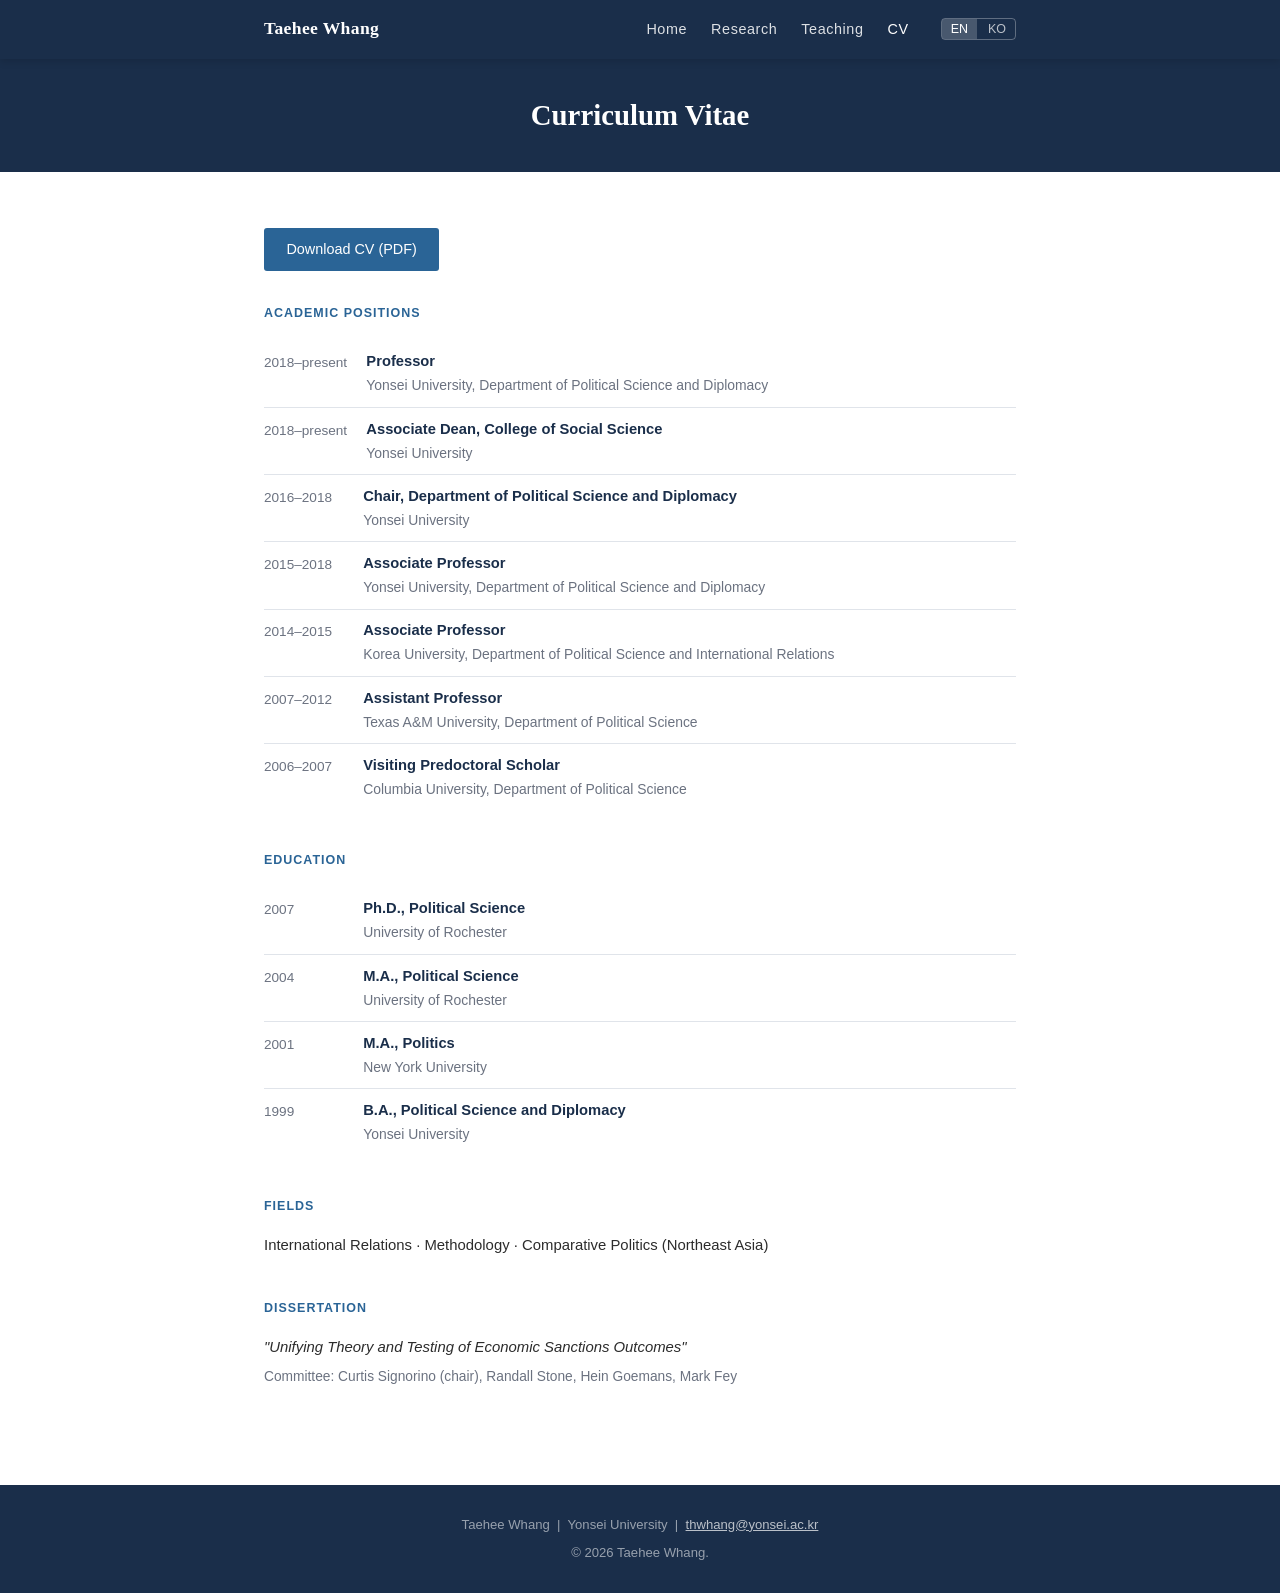
==== cv.html @ 81ec9a00 "Initial commit: personal academic homepage" ====
<!DOCTYPE html>
<html lang="en">
<head>
  <meta charset="UTF-8" />
  <meta name="viewport" content="width=device-width, initial-scale=1.0" />
  <title>CV | Taehee Whang</title>
  <link rel="stylesheet" href="css/style.css" />
</head>
<body>

<header>
  <div class="container">
    <a class="site-name" href="index.html">Taehee Whang</a>
    <nav>
      <a href="index.html" data-en="Home" data-ko="홈">Home</a>
      <a href="research.html" data-en="Research" data-ko="연구">Research</a>
      <a href="teaching.html" data-en="Teaching" data-ko="강의">Teaching</a>
      <a href="cv.html" class="active" data-en="CV" data-ko="CV">CV</a>
      <div class="lang-toggle">
        <button class="lang-btn active" data-lang="en">EN</button>
        <button class="lang-btn" data-lang="ko">KO</button>
      </div>
    </nav>
  </div>
</header>

<div class="page-hero">
  <div class="container">
    <h1 id="cv-heading">Curriculum Vitae</h1>
  </div>
</div>

<section>
  <div class="container">
    <a class="cv-download-btn" id="cv-download-btn" href="cv/CV (황태희 Taehee Whang) 20251126.pdf" target="_blank">Download CV (PDF)</a>

    <div class="cv-section">
      <h3 data-en="Academic Positions" data-ko="학술 경력">Academic Positions</h3>
      <div id="cv-positions"></div>
    </div>

    <div class="cv-section">
      <h3 data-en="Education" data-ko="학력">Education</h3>
      <div id="cv-education"></div>
    </div>

    <div class="cv-section">
      <h3 data-en="Fields" data-ko="전공 분야">Fields</h3>
      <p style="font-size:0.93rem; color:var(--text);"
         data-en="International Relations · Methodology · Comparative Politics (Northeast Asia)"
         data-ko="국제관계론 · 방법론 · 비교정치 (동북아)">
         International Relations · Methodology · Comparative Politics (Northeast Asia)
      </p>
    </div>

    <div class="cv-section">
      <h3 data-en="Dissertation" data-ko="박사 논문">Dissertation</h3>
      <p style="font-size:0.93rem; color:var(--text);">
        <em>"Unifying Theory and Testing of Economic Sanctions Outcomes"</em>
      </p>
      <p style="font-size:0.86rem; color:var(--muted); margin-top:0.3rem;"
         data-en="Committee: Curtis Signorino (chair), Randall Stone, Hein Goemans, Mark Fey"
         data-ko="지도위원회: Curtis Signorino (지도교수), Randall Stone, Hein Goemans, Mark Fey">
         Committee: Curtis Signorino (chair), Randall Stone, Hein Goemans, Mark Fey
      </p>
    </div>
  </div>
</section>

<footer>
  <div class="container">
    <p>Taehee Whang &nbsp;|&nbsp; Yonsei University &nbsp;|&nbsp;
       <a href="mailto:thwhang@yonsei.ac.kr">thwhang@yonsei.ac.kr</a></p>
    <p style="margin-top:0.4rem;">&copy; <span id="year"></span> Taehee Whang.</p>
  </div>
</footer>

<script src="data/content.js"></script>
<script src="js/lang.js"></script>
<script>
  document.getElementById('year').textContent = new Date().getFullYear();

  function renderCV() {
    const c = content[currentLang];
    document.getElementById('cv-heading').textContent = c.cv.heading;
    document.getElementById('cv-download-btn').textContent = c.cv.download;

    document.getElementById('cv-positions').innerHTML = c.cv.positions.map(p => `
      <div class="cv-entry">
        <span class="cv-period">${p.period}</span>
        <div class="cv-detail">
          <div class="cv-role">${p.role}</div>
          <div class="cv-place">${p.place}</div>
        </div>
      </div>`).join('');

    document.getElementById('cv-education').innerHTML = c.cv.education.map(e => `
      <div class="cv-entry">
        <span class="cv-period">${e.year}</span>
        <div class="cv-detail">
          <div class="cv-role">${e.degree}</div>
          <div class="cv-place">${e.school}</div>
        </div>
      </div>`).join('');
  }
</script>
</body>
</html>
---- css/style.css ----
/* ===== RESET & BASE ===== */
*, *::before, *::after { box-sizing: border-box; margin: 0; padding: 0; }

:root {
  --navy: #1a2e4a;
  --accent: #2a6496;
  --light-gray: #f7f8fa;
  --border: #e0e4ea;
  --text: #2c2c2c;
  --muted: #6b7280;
  --max-w: 800px;
  --serif: "Georgia", "Times New Roman", serif;
  --sans: "Helvetica Neue", Arial, sans-serif;
}

html { scroll-behavior: smooth; }

body {
  font-family: var(--sans);
  color: var(--text);
  line-height: 1.7;
  background: #fff;
  font-size: 16px;
}

/* ===== LAYOUT ===== */
.container {
  max-width: var(--max-w);
  margin: 0 auto;
  padding: 0 1.5rem;
}

section { padding: 3.5rem 0; }

section:nth-child(even) { background: var(--light-gray); }

/* ===== HEADER / NAV ===== */
header {
  position: sticky;
  top: 0;
  z-index: 100;
  background: var(--navy);
  color: #fff;
  padding: 0.9rem 0;
  box-shadow: 0 2px 8px rgba(0,0,0,0.15);
}

header .container {
  display: flex;
  justify-content: space-between;
  align-items: center;
  flex-wrap: wrap;
  gap: 0.5rem;
}

.site-name {
  font-family: var(--serif);
  font-size: 1.1rem;
  font-weight: bold;
  color: #fff;
  text-decoration: none;
  letter-spacing: 0.02em;
}

nav { display: flex; align-items: center; gap: 1.5rem; flex-wrap: wrap; }

nav a {
  color: rgba(255,255,255,0.85);
  text-decoration: none;
  font-size: 0.9rem;
  letter-spacing: 0.04em;
  transition: color 0.2s;
}

nav a:hover, nav a.active { color: #fff; }

.lang-toggle {
  display: flex;
  gap: 2px;
  border: 1px solid rgba(255,255,255,0.3);
  border-radius: 4px;
  overflow: hidden;
  margin-left: 0.5rem;
}

.lang-btn {
  background: transparent;
  border: none;
  color: rgba(255,255,255,0.7);
  font-size: 0.78rem;
  padding: 3px 9px;
  cursor: pointer;
  transition: background 0.2s, color 0.2s;
}

.lang-btn.active {
  background: rgba(255,255,255,0.2);
  color: #fff;
}

/* ===== HERO ===== */
.hero {
  background: var(--navy);
  color: #fff;
  padding: 4rem 0 3rem;
  text-align: center;
}

.hero h1 {
  font-family: var(--serif);
  font-size: 2.6rem;
  font-weight: bold;
  letter-spacing: 0.02em;
  margin-bottom: 0.25rem;
}

.hero .name-sub {
  font-size: 1.1rem;
  color: rgba(255,255,255,0.65);
  margin-bottom: 0.6rem;
}

.hero .position {
  font-size: 1rem;
  color: rgba(255,255,255,0.85);
  margin-bottom: 0.2rem;
}

.hero .university {
  font-size: 1rem;
  color: rgba(255,255,255,0.75);
  margin-bottom: 1.2rem;
}

.hero .tagline {
  font-size: 0.88rem;
  color: rgba(255,255,255,0.6);
  letter-spacing: 0.06em;
  text-transform: uppercase;
}

.hero-photo {
  width: 130px;
  height: 130px;
  border-radius: 50%;
  object-fit: cover;
  border: 3px solid rgba(255,255,255,0.3);
  margin-bottom: 1.2rem;
}

.hero-photo-placeholder {
  width: 130px;
  height: 130px;
  border-radius: 50%;
  background: rgba(255,255,255,0.15);
  display: flex;
  align-items: center;
  justify-content: center;
  margin: 0 auto 1.2rem;
  font-size: 2.5rem;
  color: rgba(255,255,255,0.5);
}

/* ===== SECTION HEADINGS ===== */
h2 {
  font-family: var(--serif);
  font-size: 1.55rem;
  color: var(--navy);
  margin-bottom: 1.5rem;
  padding-bottom: 0.5rem;
  border-bottom: 2px solid var(--border);
}

h3 {
  font-size: 1.05rem;
  color: var(--navy);
  margin-bottom: 0.5rem;
}

/* ===== ABOUT ===== */
.about-text p { margin-bottom: 0.9rem; color: var(--text); }

.contact-line {
  margin-top: 1.2rem;
  font-size: 0.9rem;
  color: var(--muted);
}

.contact-line a { color: var(--accent); text-decoration: none; }
.contact-line a:hover { text-decoration: underline; }

/* ===== RESEARCH AREAS ===== */
.research-areas {
  display: grid;
  grid-template-columns: repeat(auto-fit, minmax(220px, 1fr));
  gap: 1.2rem;
  margin: 1.5rem 0 2.5rem;
}

.area-card {
  background: #fff;
  border: 1px solid var(--border);
  border-top: 3px solid var(--accent);
  padding: 1.1rem 1.2rem;
  border-radius: 3px;
}

.area-card h3 { font-size: 0.95rem; margin-bottom: 0.4rem; }

.area-card p { font-size: 0.88rem; color: var(--muted); line-height: 1.6; }

/* ===== PUBLICATIONS ===== */
.pub-filters {
  display: flex;
  gap: 0.5rem;
  margin-bottom: 1.5rem;
  flex-wrap: wrap;
}

.filter-btn {
  background: var(--light-gray);
  border: 1px solid var(--border);
  padding: 4px 14px;
  border-radius: 20px;
  font-size: 0.85rem;
  cursor: pointer;
  color: var(--muted);
  transition: all 0.15s;
}

.filter-btn.active, .filter-btn:hover {
  background: var(--accent);
  border-color: var(--accent);
  color: #fff;
}

.pub-list { list-style: none; }

.pub-item {
  padding: 1.1rem 0;
  border-bottom: 1px solid var(--border);
  display: flex;
  gap: 1rem;
  align-items: flex-start;
}

.pub-year {
  min-width: 42px;
  font-size: 0.82rem;
  color: var(--muted);
  font-weight: bold;
  padding-top: 3px;
}

.pub-body { flex: 1; }

.pub-title {
  font-size: 0.95rem;
  color: var(--navy);
  font-weight: 600;
  margin-bottom: 0.2rem;
}

.pub-authors {
  font-size: 0.86rem;
  color: var(--muted);
  margin-bottom: 0.15rem;
}

.pub-venue {
  font-size: 0.86rem;
  color: var(--text);
  font-style: italic;
}

.pub-venue em { font-style: normal; font-weight: 600; }

.pub-links { margin-top: 0.4rem; }

.pub-link {
  font-size: 0.78rem;
  color: var(--accent);
  text-decoration: none;
  margin-right: 0.7rem;
  border: 1px solid var(--accent);
  padding: 1px 7px;
  border-radius: 3px;
  transition: all 0.15s;
}

.pub-link:hover {
  background: var(--accent);
  color: #fff;
}

.pub-badge {
  display: inline-block;
  font-size: 0.72rem;
  padding: 1px 7px;
  border-radius: 3px;
  margin-left: 0.4rem;
  vertical-align: middle;
}

.badge-working {
  background: #fff3cd;
  color: #856404;
  border: 1px solid #ffc107;
}

.badge-korean {
  background: #e8f4fd;
  color: #1a5276;
  border: 1px solid #85c1e9;
}

/* ===== TEACHING ===== */
.course-group { margin-bottom: 2rem; }

.course-level {
  font-size: 0.78rem;
  font-weight: bold;
  text-transform: uppercase;
  letter-spacing: 0.08em;
  color: var(--accent);
  margin-bottom: 0.6rem;
}

.course-list { list-style: none; }

.course-list li {
  padding: 0.45rem 0;
  border-bottom: 1px solid var(--border);
  font-size: 0.93rem;
  color: var(--text);
}

.course-list li:last-child { border-bottom: none; }

/* ===== CV PAGE ===== */
.cv-section { margin-bottom: 2.5rem; }

.cv-section h3 {
  font-size: 0.78rem;
  font-weight: bold;
  text-transform: uppercase;
  letter-spacing: 0.08em;
  color: var(--accent);
  margin-bottom: 1rem;
}

.cv-entry {
  display: flex;
  gap: 1.2rem;
  padding: 0.55rem 0;
  border-bottom: 1px solid var(--border);
  font-size: 0.92rem;
}

.cv-entry:last-child { border-bottom: none; }

.cv-period {
  min-width: 80px;
  color: var(--muted);
  font-size: 0.85rem;
  padding-top: 2px;
}

.cv-detail { flex: 1; }

.cv-role { font-weight: 600; color: var(--navy); }

.cv-place { color: var(--muted); font-size: 0.87rem; }

.cv-download-btn {
  display: inline-block;
  background: var(--accent);
  color: #fff;
  padding: 0.6rem 1.4rem;
  border-radius: 3px;
  text-decoration: none;
  font-size: 0.9rem;
  margin-bottom: 2rem;
  transition: background 0.15s;
}

.cv-download-btn:hover { background: var(--navy); }

/* ===== PAGE HERO (inner pages) ===== */
.page-hero {
  background: var(--navy);
  color: #fff;
  padding: 2rem 0;
  text-align: center;
}

.page-hero h1 {
  font-family: var(--serif);
  font-size: 1.8rem;
  font-weight: bold;
}

/* ===== FOOTER ===== */
footer {
  background: var(--navy);
  color: rgba(255,255,255,0.55);
  text-align: center;
  padding: 1.8rem 0;
  font-size: 0.82rem;
}

footer a { color: rgba(255,255,255,0.7); }

/* ===== RESPONSIVE ===== */
@media (max-width: 600px) {
  .hero h1 { font-size: 1.9rem; }
  header .container { flex-direction: column; align-items: flex-start; }
  nav { gap: 1rem; }
  .pub-item { flex-direction: column; gap: 0.3rem; }
  .pub-year { min-width: auto; }
}
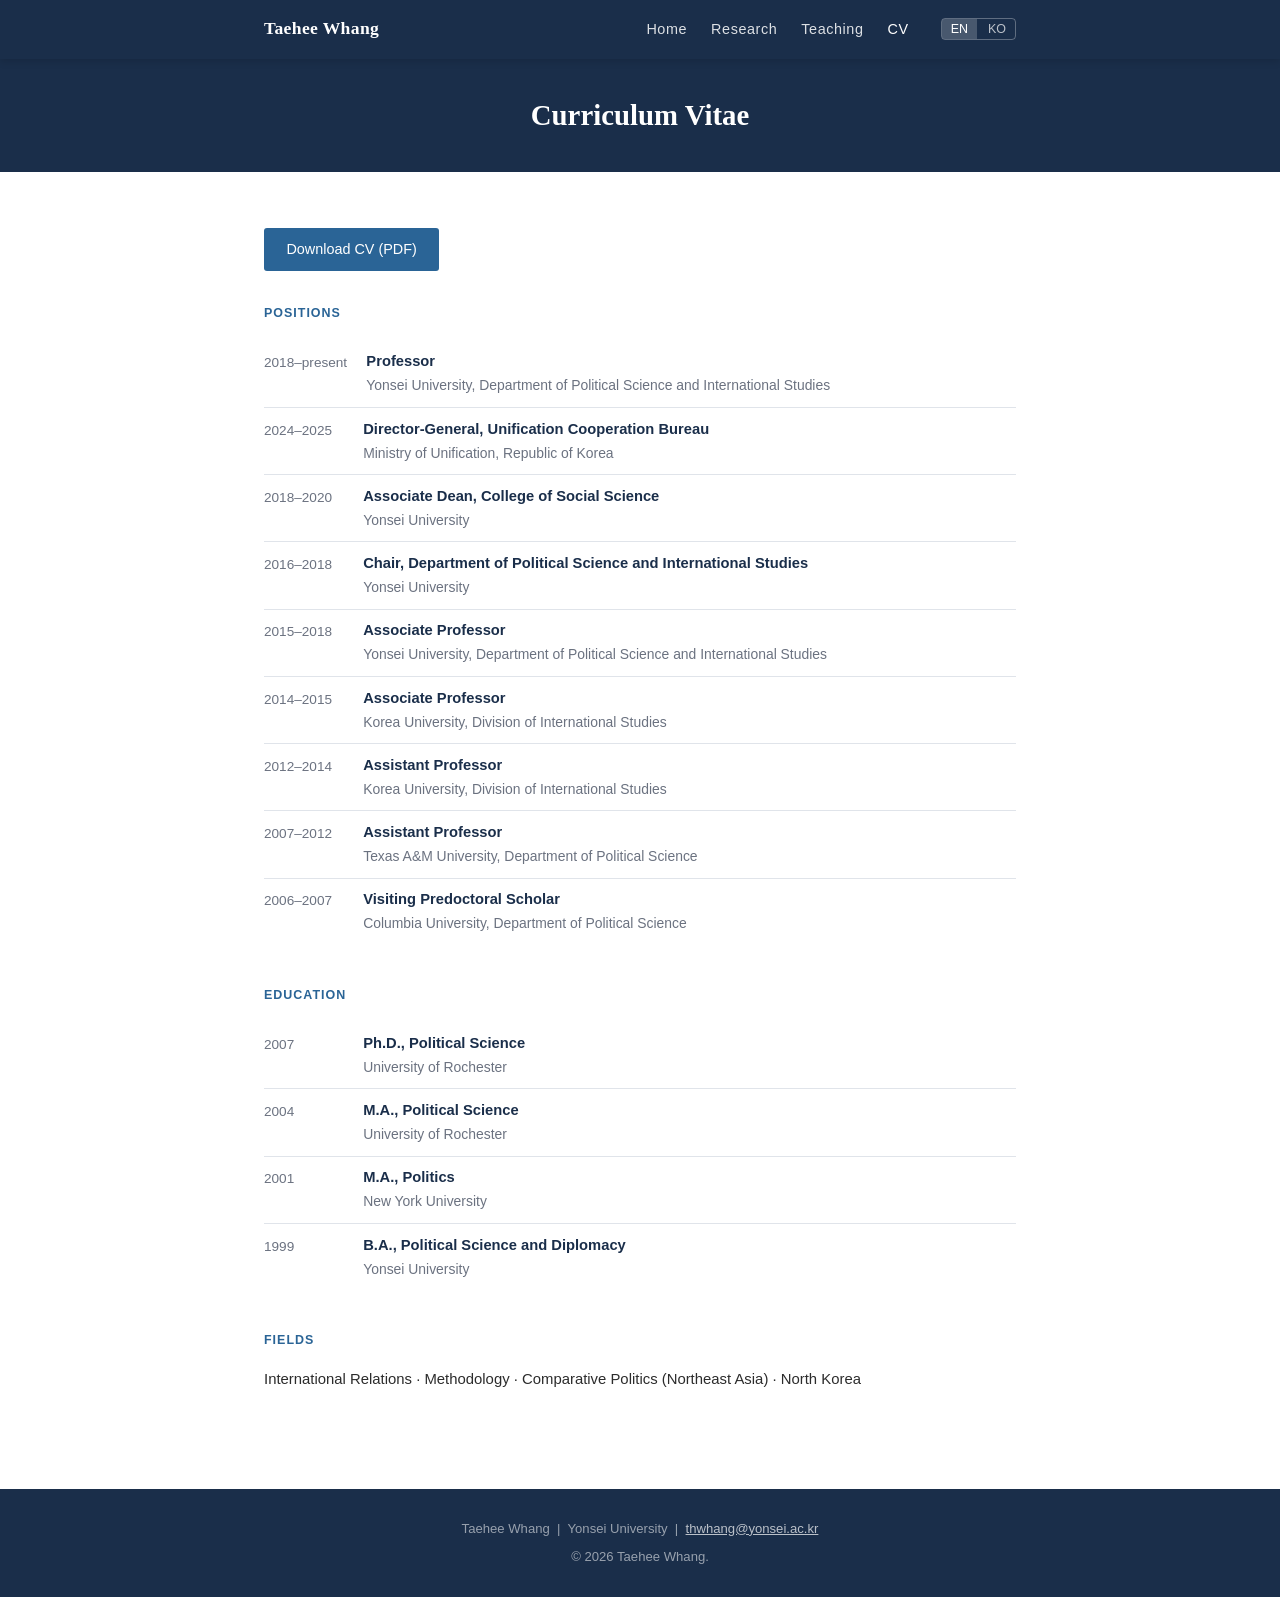
==== commit e9c0158c: "Update homepage content and fix hero visibility" ====
--- a/cv.html
+++ b/cv.html
@@ -35,7 +35,7 @@
     <a class="cv-download-btn" id="cv-download-btn" href="cv/CV (황태희 Taehee Whang) 20251126.pdf" target="_blank">Download CV (PDF)</a>
 
     <div class="cv-section">
-      <h3 data-en="Academic Positions" data-ko="학술 경력">Academic Positions</h3>
+      <h3 data-en="Positions" data-ko="경력">Positions</h3>
       <div id="cv-positions"></div>
     </div>
 
@@ -47,21 +47,9 @@
     <div class="cv-section">
       <h3 data-en="Fields" data-ko="전공 분야">Fields</h3>
       <p style="font-size:0.93rem; color:var(--text);"
-         data-en="International Relations · Methodology · Comparative Politics (Northeast Asia)"
-         data-ko="국제관계론 · 방법론 · 비교정치 (동북아)">
-         International Relations · Methodology · Comparative Politics (Northeast Asia)
-      </p>
-    </div>
-
-    <div class="cv-section">
-      <h3 data-en="Dissertation" data-ko="박사 논문">Dissertation</h3>
-      <p style="font-size:0.93rem; color:var(--text);">
-        <em>"Unifying Theory and Testing of Economic Sanctions Outcomes"</em>
-      </p>
-      <p style="font-size:0.86rem; color:var(--muted); margin-top:0.3rem;"
-         data-en="Committee: Curtis Signorino (chair), Randall Stone, Hein Goemans, Mark Fey"
-         data-ko="지도위원회: Curtis Signorino (지도교수), Randall Stone, Hein Goemans, Mark Fey">
-         Committee: Curtis Signorino (chair), Randall Stone, Hein Goemans, Mark Fey
+         data-en="International Relations · Methodology · Comparative Politics (Northeast Asia) · North Korea"
+         data-ko="국제관계론 · 방법론 · 비교정치 (동북아) · 북한">
+         International Relations · Methodology · Comparative Politics (Northeast Asia) · North Korea
       </p>
     </div>
   </div>
--- a/css/style.css
+++ b/css/style.css
@@ -32,7 +32,7 @@
 
 section { padding: 3.5rem 0; }
 
-section:nth-child(even) { background: var(--light-gray); }
+section:nth-child(even):not(.hero) { background: var(--light-gray); }
 
 /* ===== HEADER / NAV ===== */
 header {
